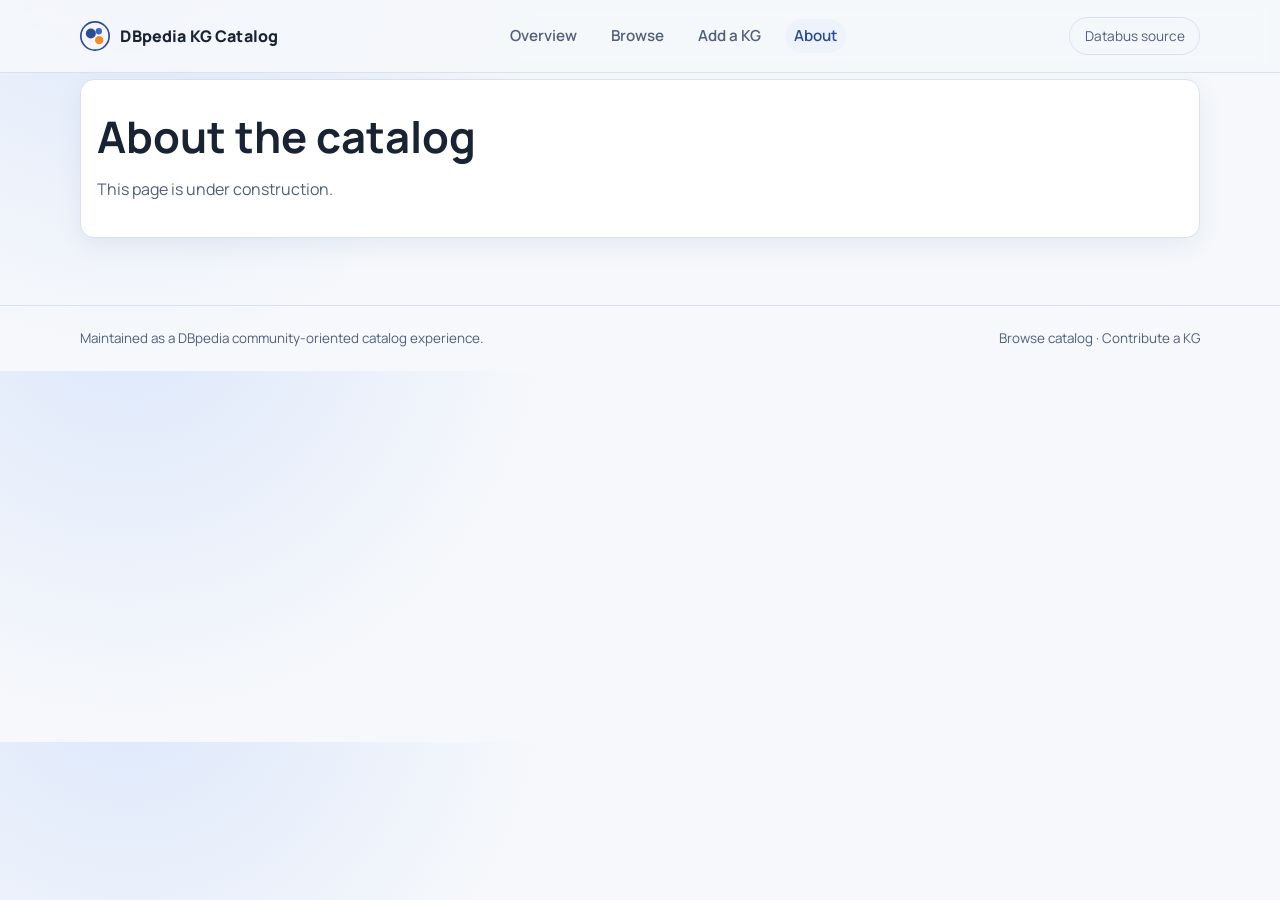
==== about.html @ d626faf1 "init" ====
<!DOCTYPE html>
<html lang="en">
<head>
  <meta charset="UTF-8">
  <meta name="viewport" content="width=device-width, initial-scale=1.0">
  <title>About | DBpedia KG Catalog</title>
  <link rel="preconnect" href="https://fonts.googleapis.com">
  <link rel="preconnect" href="https://fonts.gstatic.com" crossorigin>
  <link href="https://fonts.googleapis.com/css2?family=IBM+Plex+Sans:wght@400;500;600;700&family=Manrope:wght@500;700;800&display=swap" rel="stylesheet">
  <link rel="stylesheet" href="assets/css/styles.css">
</head>
<body data-page="about">
  <header class="site-header">
    <div class="container nav">
      <a class="brand" href="index.html" aria-label="KG Catalog Home">
        <svg class="brand-mark" viewBox="0 0 36 36" aria-hidden="true">
          <circle cx="18" cy="18" r="17" fill="none" stroke="#2d4b8f" stroke-width="2"></circle>
          <circle cx="13" cy="15" r="6" fill="#2d4b8f"></circle>
          <circle cx="22.6" cy="12.3" r="3.8" fill="#3e67bf"></circle>
          <circle cx="23" cy="23" r="5" fill="#f08c2e"></circle>
        </svg>
        DBpedia KG Catalog
      </a>
      <nav class="nav-links" aria-label="Main navigation">
        <a href="index.html" data-page="home">Overview</a>
        <a href="catalog.html" data-page="catalog">Browse</a>
        <a href="submit.html" data-page="submit">Add a KG</a>
        <a href="about.html" data-page="about">About</a>
      </nav>
      <a class="nav-cta" href="https://databus.dbpedia.org/knowledge-graph-catalog" target="_blank" rel="noopener">Databus source</a>
    </div>
  </header>

  <main>
    <div class="container">
      <section class="card detail" style="margin-bottom:1rem;">
        <h1>About the catalog</h1>
        <p class="lead">This page is under construction.</p>
<!--
        <p class="lead">This project is a modern, navigable catalog for open knowledge graphs inspired by the LOD Cloud, but focused on richer metadata and stronger practical utility.</p>
        <p>The catalog highlights quality signals needed by real users: graph scale, update cadence, licensing, provenance, and access paths. It is intended for researchers, data engineers, and product teams integrating graph data into applications.</p>
-->
      </section>
<!--
      <section class="section-grid">
        <article class="card detail">
          <h2 style="font-size:1.08rem;">Design principles</h2>
          <ul class="steps">
            <li>Compact and readable interface similar to GitHub and Hugging Face information density.</li>
            <li>DBpedia-inspired branding and color language.</li>
            <li>Fast browsing across domains and direct jump to KG profiles.</li>
            <li>Clear split between overview, discovery, profile details, and contribution flow.</li>
          </ul>
        </article>

        <article class="card detail">
          <h2 style="font-size:1.08rem;">Roadmap ideas</h2>
          <ul class="steps">
            <li>Connect live metadata from Databus and SPARQL sources.</li>
            <li>Add graph quality scoring and schema completeness indicators.</li>
            <li>Introduce temporal trends for growth and update behavior.</li>
            <li>Support side-by-side KG comparison views.</li>
          </ul>
        </article>
      </section>
    -->
    </div>
  </main>

  <footer class="site-footer">
    <div class="container footer-row">
      <span>Maintained as a DBpedia community-oriented catalog experience.</span>
      <span><a href="catalog.html">Browse catalog</a> · <a href="submit.html">Contribute a KG</a></span>
    </div>
  </footer>

  <script src="assets/js/common.js"></script>
</body>
</html>
---- assets/css/styles.css ----
:root {
  --bg: #f6f8fb;
  --surface: #ffffff;
  --surface-alt: #eef3fb;
  --text: #1a2333;
  --text-soft: #51607a;
  --line: #d9e1ef;
  --dbp-blue: #2d4b8f;
  --dbp-blue-2: #3e67bf;
  --dbp-orange: #f08c2e;
  --dbp-cyan: #0f8fa6;
  --ok: #2d8f57;
  --warn: #d47d14;
  --radius: 14px;
  --shadow: 0 8px 24px rgba(45, 75, 143, 0.08);
}

* {
  box-sizing: border-box;
}

html,
body {
  margin: 0;
  padding: 0;
  background: radial-gradient(circle at 10% -20%, #dce7fb 0%, var(--bg) 34%, var(--bg) 100%);
  color: var(--text);
  font-family: "Manrope", "IBM Plex Sans", "Segoe UI", sans-serif;
  line-height: 1.5;
}

a {
  color: inherit;
  text-decoration: none;
}

img,
svg {
  display: block;
}

.container {
  width: min(1120px, calc(100% - 2rem));
  margin: 0 auto;
}

.site-header {
  position: sticky;
  top: 0;
  z-index: 20;
  backdrop-filter: blur(10px);
  background: rgba(246, 248, 251, 0.9);
  border-bottom: 1px solid var(--line);
}

.nav {
  min-height: 72px;
  display: flex;
  align-items: center;
  justify-content: space-between;
  gap: 1rem;
}

.brand {
  display: flex;
  align-items: center;
  gap: 0.65rem;
  font-weight: 800;
  letter-spacing: 0.01em;
}

.brand-mark {
  width: 30px;
  height: 30px;
}

.nav-links {
  display: flex;
  align-items: center;
  gap: 1rem;
  color: var(--text-soft);
}

.nav-links a {
  padding: 0.35rem 0.55rem;
  border-radius: 999px;
  font-weight: 600;
  font-size: 0.95rem;
}

.nav-links a.active,
.nav-links a:hover {
  color: var(--dbp-blue);
  background: var(--surface-alt);
}

.nav-cta {
  display: inline-flex;
  align-items: center;
  border: 1px solid var(--line);
  border-radius: 999px;
  padding: 0.5rem 0.9rem;
  font-size: 0.85rem;
  color: var(--text-soft);
}

main {
  padding: 0.4rem 0 3.2rem;
}

.hero {
  display: grid;
  grid-template-columns: 1.1fr 1fr;
  gap: 1.2rem;
  align-items: stretch;
  margin-bottom: 1.2rem;
}

.landing-intro {
  max-width: 860px;
  margin: 0 auto 0.1rem;
  text-align: center;
}

.landing-intro h1 {
  margin-top: 0;
}

.landing-intro .lead {
  margin: 0.7rem auto 0;
  max-width: 760px;
}

.landing-viz {
  max-width: 940px;
  margin: 0 auto;
}

.card {
  background: var(--surface);
  border: 1px solid var(--line);
  border-radius: var(--radius);
  box-shadow: var(--shadow);
}

.hero-copy {
  padding: 1.8rem;
}

.badge {
  display: inline-flex;
  align-items: center;
  gap: 0.4rem;
  border-radius: 999px;
  border: 1px solid #b7c8ef;
  color: var(--dbp-blue);
  background: #e9f0fe;
  padding: 0.3rem 0.7rem;
  font-size: 0.78rem;
  font-weight: 700;
  text-transform: uppercase;
  letter-spacing: 0.04em;
}

h1,
h2,
h3 {
  margin: 0;
  line-height: 1.2;
}

h1 {
  margin-top: 0.9rem;
  font-size: clamp(1.8rem, 3.4vw, 2.8rem);
}

.lead {
  color: var(--text-soft);
  margin: 0.9rem 0 1.2rem;
}

.btn-row {
  display: flex;
  flex-wrap: wrap;
  gap: 0.6rem;
}

.btn {
  display: inline-flex;
  align-items: center;
  justify-content: center;
  border-radius: 12px;
  border: 1px solid transparent;
  min-height: 40px;
  padding: 0 0.95rem;
  font-weight: 700;
  font-size: 0.92rem;
  cursor: pointer;
}

.btn.primary {
  background: linear-gradient(120deg, var(--dbp-blue) 0%, var(--dbp-blue-2) 100%);
  color: #fff;
}

.btn.secondary {
  background: #fff;
  border-color: var(--line);
  color: var(--text);
}

.stats-grid {
  margin-top: 1rem;
  display: grid;
  grid-template-columns: repeat(4, 1fr);
  gap: 0.7rem;
}

.stats {
  margin: 0.6rem auto 0;
}

.stat-cell {
  background: var(--surface);
  border: 1px solid var(--line);
  border-radius: 12px;
  box-shadow: var(--shadow);
  padding: 1rem;
}

.stat-cell b {
  display: block;
  font-size: 1.35rem;
  color: var(--dbp-blue);
}

.stat-cell span {
  color: var(--text-soft);
  font-size: 0.82rem;
}

.stat {
  padding: 1rem;
}

.stat strong {
  display: block;
  font-size: 1.35rem;
  color: var(--dbp-blue);
}

.stat span {
  color: var(--text-soft);
  font-size: 0.82rem;
}

.hero-viz {
  padding: 0;
  position: relative;
}

.graph-card {
  position: relative;
  background: transparent;
  border: none;
  border-radius: 0;
  height: 510px;
  overflow: hidden;
}

.graph-card .hint {
  position: absolute;
  top: 10px;
  left: 10px;
  z-index: 2;
  display: inline-flex;
  align-items: center;
  gap: 0.4rem;
  padding: 0.25rem 0.6rem;
  font-size: 0.74rem;
  color: var(--text-soft);
  background: rgba(255, 255, 255, 0.86);
  border: 1px solid var(--line);
  border-radius: 999px;
}

.graph-card .hint .dot {
  width: 7px;
  height: 7px;
  border-radius: 50%;
  background: var(--dbp-blue);
}

.graph-card .viz-note {
  position: absolute;
  bottom: 10px;
  left: 50%;
  transform: translateX(-50%);
  z-index: 2;
  font-size: 0.74rem;
  color: var(--text-soft);
  background: transparent;
  border: none;
  padding: 0;
}

#graph {
  width: 100%;
  height: 100%;
  cursor: pointer;
}

.node-label {
  font-family: "IBM Plex Sans", "Segoe UI", sans-serif;
  font-weight: 600;
  pointer-events: none;
}

.tooltip {
  position: absolute;
  pointer-events: none;
  background: #1a2333;
  color: #fff;
  padding: 0.45rem 0.6rem;
  border-radius: 8px;
  font-size: 0.78rem;
  transform: translate(-50%, -115%);
  opacity: 0;
  transition: opacity 120ms ease;
  z-index: 5;
  max-width: 220px;
}

.tooltip b {
  display: block;
  font-size: 0.82rem;
}

.tooltip .note {
  display: block;
  color: #c7d1e8;
  font-size: 0.68rem;
  margin-top: 0.2rem;
}

.graph-card .panel {
  position: absolute;
  top: 0;
  right: -320px;
  width: 300px;
  height: 100%;
  background: var(--surface);
  border-left: 1px solid var(--line);
  padding: 0.9rem;
  transition: right 220ms ease;
  z-index: 6;
  overflow-y: auto;
}

.graph-card .panel.open {
  right: 0;
}

.graph-card .panel .close {
  position: absolute;
  top: 0.45rem;
  right: 0.5rem;
  border: none;
  background: transparent;
  color: var(--text-soft);
  cursor: pointer;
}

.graph-card .panel .tag {
  display: inline-block;
  margin-top: 0.2rem;
  padding: 0.15rem 0.5rem;
  border-radius: 999px;
  font-size: 0.7rem;
  font-weight: 700;
}

.graph-card .panel h3 {
  margin-top: 0.6rem;
  font-size: 1rem;
}

.graph-card .panel .desc {
  color: var(--text-soft);
  font-size: 0.82rem;
  margin: 0.4rem 0 0.7rem;
}

.graph-card .panel dl {
  margin: 0;
  display: grid;
  grid-template-columns: auto 1fr;
  gap: 0.3rem 0.6rem;
  font-size: 0.8rem;
}

.graph-card .panel dt {
  color: var(--text-soft);
}

.graph-card .panel dd {
  margin: 0;
  font-weight: 600;
}

.graph-card .panel .actions {
  margin-top: 0.8rem;
  display: grid;
  grid-template-columns: 1fr 1fr;
  gap: 0.4rem;
}

.viz-head {
  display: flex;
  justify-content: space-between;
  align-items: center;
  margin-bottom: 0.4rem;
  padding: 0.5rem 0.5rem 0;
}

.viz-head p {
  margin: 0;
  color: var(--text-soft);
  font-size: 0.85rem;
}

#kg-map {
  width: 100%;
  height: 320px;
}

.legend {
  display: flex;
  flex-wrap: wrap;
  gap: 0.45rem;
  margin-top: 0.4rem;
  padding: 0 0.4rem 0.4rem;
}

.legend-chip {
  border: 1px solid var(--line);
  border-radius: 999px;
  padding: 0.2rem 0.65rem;
  font-size: 0.74rem;
  color: var(--text-soft);
  background: #fff;
}

.section-grid {
  margin-top: 1.3rem;
  display: grid;
  grid-template-columns: 1fr 1fr;
  gap: 1rem;
}

.panel-card {
  padding: 1rem 1rem 0.25rem;
}

.panel-head {
  display: flex;
  justify-content: space-between;
  align-items: baseline;
  margin-bottom: 0.5rem;
}

.panel-head h2 {
  font-size: 1.18rem;
}

.panel-head a {
  color: var(--dbp-blue);
  font-size: 0.86rem;
  font-weight: 700;
}

.list {
  margin: 0;
  padding: 0;
  list-style: none;
}

.list-item {
  border-top: 1px solid var(--line);
  padding: 0.7rem 0;
  display: grid;
  grid-template-columns: auto 1fr auto;
  gap: 0.7rem;
  align-items: center;
}

.list-item:first-child {
  border-top: none;
}

.rank {
  color: var(--text-soft);
  font-weight: 700;
  font-size: 0.8rem;
  width: 1.4rem;
}

.name {
  font-weight: 700;
  font-size: 0.92rem;
}

.meta {
  color: var(--text-soft);
  font-size: 0.78rem;
}

.value {
  font-weight: 700;
  color: var(--dbp-blue);
  font-size: 0.84rem;
}

.catalog-panel {
  margin-bottom: 0.9rem;
  padding: 1.1rem 1.25rem 1.2rem;
}

.catalog-panel .panel-head {
  gap: 1rem;
}

.catalog-panel .value {
  flex-shrink: 0;
  padding-left: 0.75rem;
}

.catalog-panel .lead {
  margin: 0.15rem 0 0.9rem;
}

.controls {
  display: grid;
  grid-template-columns: minmax(16rem, 26rem) minmax(12rem, 0.45fr);
  gap: 0.6rem;
  margin-bottom: 0.8rem;
}

.input,
.select {
  width: 100%;
  min-height: 40px;
  border-radius: 10px;
  border: 1px solid var(--line);
  background: #fff;
  padding: 0 0.75rem;
  font: inherit;
}

.catalog-grid {
  display: grid;
  grid-template-columns: repeat(3, 1fr);
  gap: 0.8rem;
}

.kg-card {
  padding: 0.9rem;
  display: grid;
  gap: 0.5rem;
}

.domain-tag {
  display: inline-flex;
  border-radius: 999px;
  padding: 0.15rem 0.55rem;
  font-size: 0.72rem;
  font-weight: 700;
  width: fit-content;
  color: #fff;
}

.kg-card h3 {
  font-size: 1rem;
}

.kg-card p {
  margin: 0;
  color: var(--text-soft);
  font-size: 0.84rem;
}

.kg-grid {
  display: grid;
  grid-template-columns: 2fr 1fr;
  gap: 1rem;
}

.detail {
  padding: 1rem;
}

.kv {
  margin-top: 0.8rem;
  border-top: 1px solid var(--line);
  display: grid;
  grid-template-columns: 1fr 1fr;
}

.kv div {
  border-bottom: 1px solid var(--line);
  padding: 0.7rem 0;
  font-size: 0.85rem;
}

.kv div:nth-child(odd) {
  color: var(--text-soft);
}

.detail .lead p {
  margin: 0.5rem 0;
}

.detail .lead ul {
  margin: 0.45rem 0 0.7rem;
  padding-left: 1.2rem;
}

.detail .lead code {
  font-family: ui-monospace, SFMono-Regular, Menlo, Consolas, monospace;
  font-size: 0.85em;
  background: #eef3fb;
  border: 1px solid var(--line);
  border-radius: 6px;
  padding: 0.05rem 0.3rem;
}

.detail .lead a {
  color: var(--dbp-blue);
  text-decoration: underline;
  text-underline-offset: 2px;
}

.detail .lead a:hover {
  color: var(--dbp-blue-2);
}

.detail .lead .md-table-wrap {
  overflow-x: auto;
  margin: 0.65rem 0;
  border: 1px solid var(--line);
  border-radius: 10px;
  background: #fff;
}

.detail .lead .md-table {
  width: 100%;
  min-width: 680px;
  border-collapse: collapse;
  font-size: 0.86rem;
}

.detail .lead .md-table th,
.detail .lead .md-table td {
  border-bottom: 1px solid var(--line);
  border-right: 1px solid var(--line);
  padding: 0.5rem 0.6rem;
  vertical-align: top;
}

.detail .lead .md-table th:last-child,
.detail .lead .md-table td:last-child {
  border-right: none;
}

.detail .lead .md-table th {
  text-align: left;
  font-weight: 700;
  color: var(--text);
  background: #f4f7fd;
}

.detail .lead .md-table tr:last-child td {
  border-bottom: none;
}

.callout {
  border-left: 4px solid var(--dbp-orange);
  background: #fff8ef;
  padding: 0.8rem;
  color: #6e4a20;
  border-radius: 8px;
}

.steps {
  margin: 0.7rem 0 0;
  padding-left: 1rem;
  color: var(--text-soft);
}

.steps li {
  margin-bottom: 0.45rem;
}

.site-footer {
  border-top: 1px solid var(--line);
  color: var(--text-soft);
  font-size: 0.84rem;
  padding: 1.4rem 0;
}

.footer-row {
  display: flex;
  justify-content: space-between;
  flex-wrap: wrap;
  gap: 0.6rem;
}

@media (max-width: 980px) {
  .hero,
  .section-grid,
  .kg-grid {
    grid-template-columns: 1fr;
  }

  .stats-grid {
    grid-template-columns: repeat(2, 1fr);
  }

  .catalog-grid {
    grid-template-columns: repeat(2, 1fr);
  }
}

@media (max-width: 740px) {
  .nav-links,
  .nav-cta {
    display: none;
  }

  .controls,
  .catalog-grid {
    grid-template-columns: 1fr;
  }

  .stats-grid {
    grid-template-columns: 1fr;
  }
}

@keyframes riseIn {
  from {
    opacity: 0;
    transform: translateY(8px);
  }
  to {
    opacity: 1;
    transform: translateY(0);
  }
}

.card,
.kg-card,
.list-item {
  animation: riseIn 320ms ease;
}
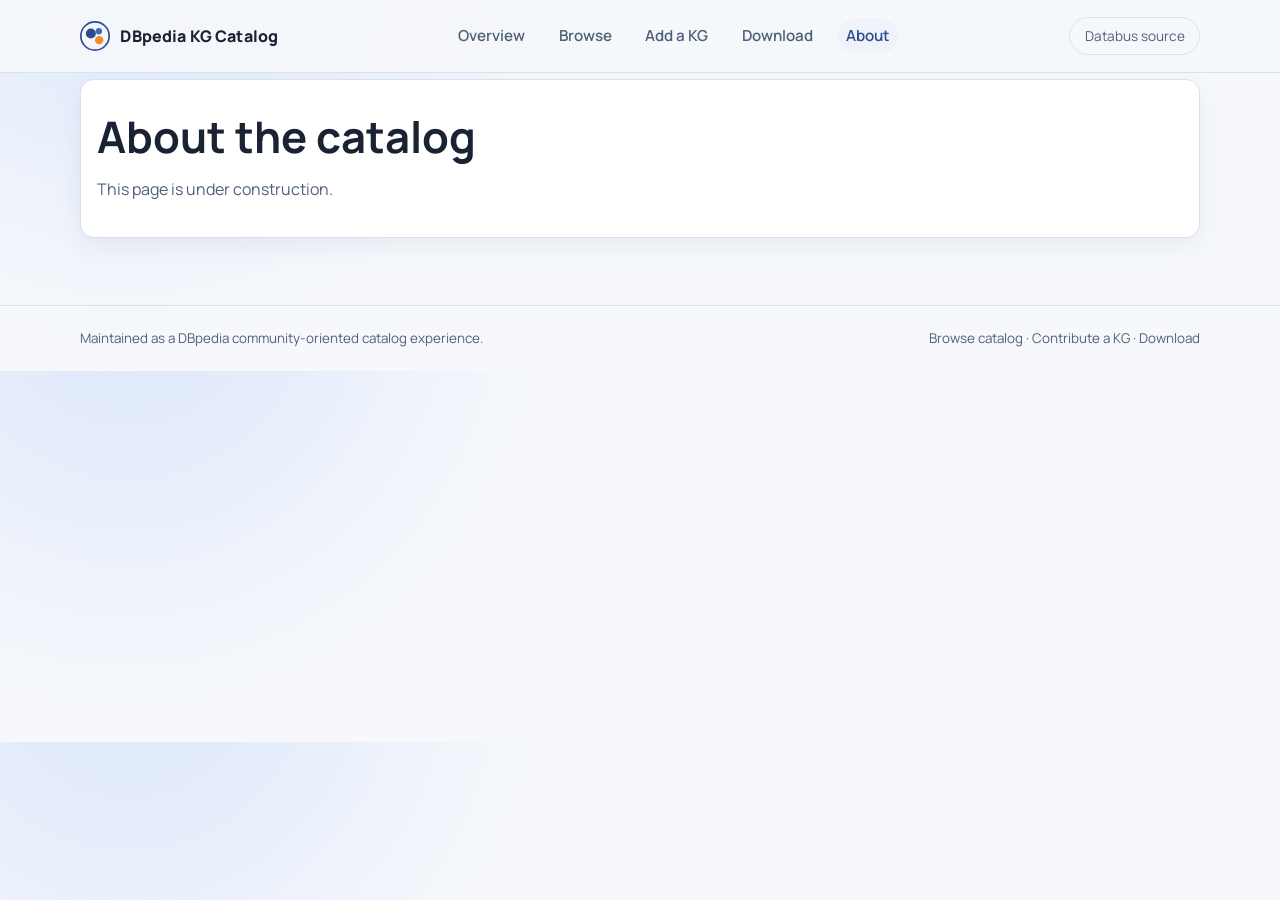
==== commit b2e07d92: "download" ====
--- a/about.html
+++ b/about.html
@@ -25,6 +25,7 @@
         <a href="index.html" data-page="home">Overview</a>
         <a href="catalog.html" data-page="catalog">Browse</a>
         <a href="submit.html" data-page="submit">Add a KG</a>
+        <a href="download.html" data-page="download">Download</a>
         <a href="about.html" data-page="about">About</a>
       </nav>
       <a class="nav-cta" href="https://databus.dbpedia.org/knowledge-graph-catalog" target="_blank" rel="noopener">Databus source</a>
@@ -70,7 +71,7 @@
   <footer class="site-footer">
     <div class="container footer-row">
       <span>Maintained as a DBpedia community-oriented catalog experience.</span>
-      <span><a href="catalog.html">Browse catalog</a> · <a href="submit.html">Contribute a KG</a></span>
+      <span><a href="catalog.html">Browse catalog</a> · <a href="submit.html">Contribute a KG</a> · <a href="download.html">Download</a></span>
     </div>
   </footer>
 
--- a/assets/css/styles.css
+++ b/assets/css/styles.css
@@ -644,6 +644,37 @@
   color: var(--dbp-blue-2);
 }
 
+.code-block {
+  position: relative;
+  margin: 0.8rem 0 0.2rem;
+}
+
+.code-block pre {
+  margin: 0;
+  padding: 0.95rem 1rem;
+  border: 1px solid #bfcbe0;
+  border-radius: 12px;
+  background: #f4f7fd;
+  color: #1a2333;
+  overflow-x: auto;
+  box-shadow: inset 0 1px 0 rgba(255, 255, 255, 0.6);
+}
+
+.code-block code {
+  font-family: ui-monospace, SFMono-Regular, Menlo, Consolas, monospace;
+  font-size: 0.86rem;
+  line-height: 1.55;
+  white-space: pre;
+}
+
+.code-block .code-copy {
+  position: absolute;
+  top: 0.6rem;
+  right: 0.6rem;
+  padding: 0.3rem 0.7rem;
+  font-size: 0.78rem;
+}
+
 .detail .lead .md-table-wrap {
   overflow-x: auto;
   margin: 0.65rem 0;
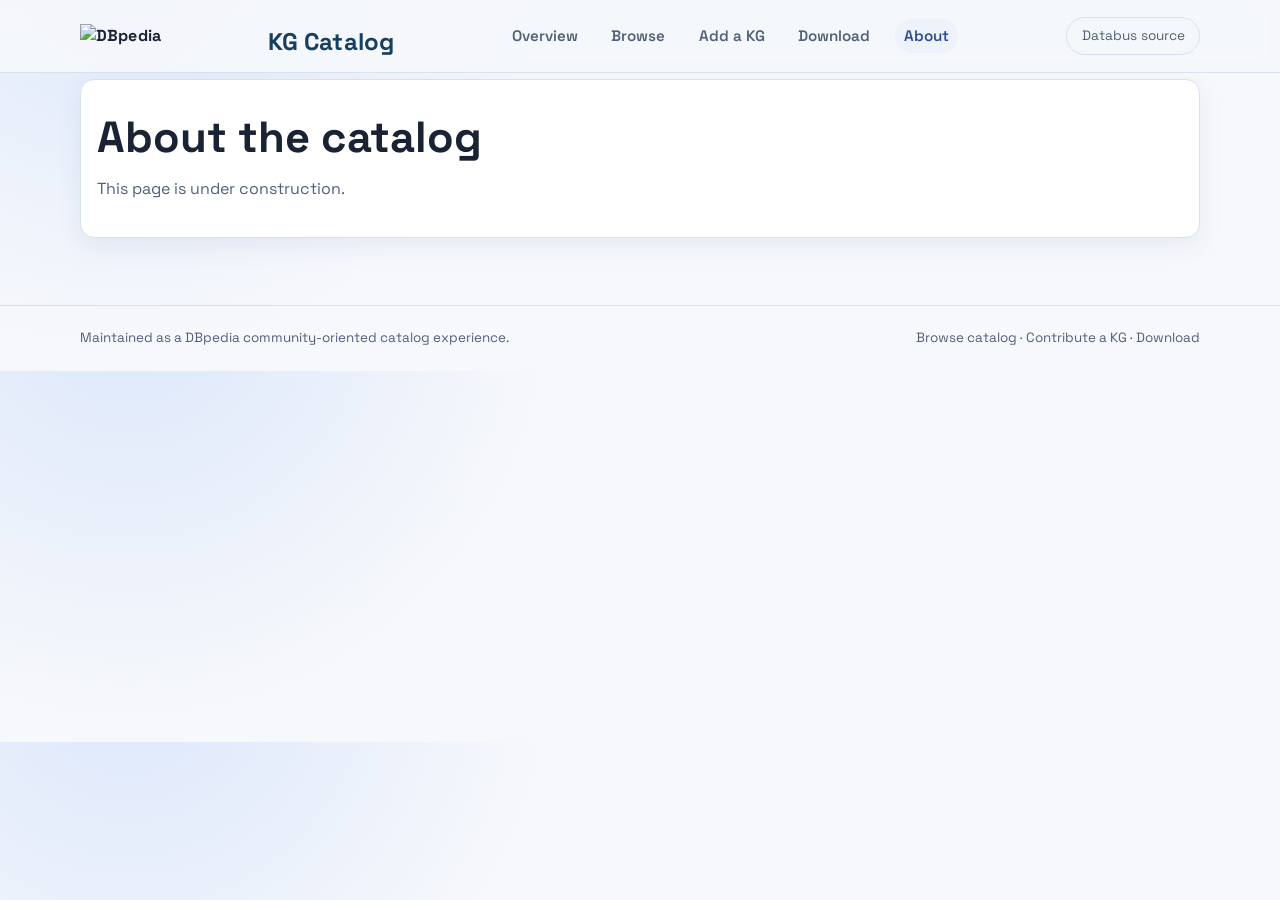
==== commit d93b5f94: "larget kg update" ====
--- a/about.html
+++ b/about.html
@@ -6,20 +6,15 @@
   <title>About | DBpedia KG Catalog</title>
   <link rel="preconnect" href="https://fonts.googleapis.com">
   <link rel="preconnect" href="https://fonts.gstatic.com" crossorigin>
-  <link href="https://fonts.googleapis.com/css2?family=IBM+Plex+Sans:wght@400;500;600;700&family=Manrope:wght@500;700;800&display=swap" rel="stylesheet">
+  <link href="https://fonts.googleapis.com/css2?family=Space+Grotesk:wght@400;500;700;800&display=swap" rel="stylesheet">
   <link rel="stylesheet" href="assets/css/styles.css">
 </head>
 <body data-page="about">
   <header class="site-header">
     <div class="container nav">
       <a class="brand" href="index.html" aria-label="KG Catalog Home">
-        <svg class="brand-mark" viewBox="0 0 36 36" aria-hidden="true">
-          <circle cx="18" cy="18" r="17" fill="none" stroke="#2d4b8f" stroke-width="2"></circle>
-          <circle cx="13" cy="15" r="6" fill="#2d4b8f"></circle>
-          <circle cx="22.6" cy="12.3" r="3.8" fill="#3e67bf"></circle>
-          <circle cx="23" cy="23" r="5" fill="#f08c2e"></circle>
-        </svg>
-        DBpedia KG Catalog
+        <img class="brand-dbpedia-logo" src="https://upload.wikimedia.org/wikipedia/commons/c/cf/DBpedia_logo.svg" alt="DBpedia">
+        <span class="brand-title">KG Catalog</span>
       </a>
       <nav class="nav-links" aria-label="Main navigation">
         <a href="index.html" data-page="home">Overview</a>
--- a/assets/css/styles.css
+++ b/assets/css/styles.css
@@ -6,6 +6,7 @@
   --text-soft: #51607a;
   --line: #d9e1ef;
   --dbp-blue: #2d4b8f;
+  --dbp-blue-900: #173f5f;
   --dbp-blue-2: #3e67bf;
   --dbp-orange: #f08c2e;
   --dbp-cyan: #0f8fa6;
@@ -25,7 +26,7 @@
   padding: 0;
   background: radial-gradient(circle at 10% -20%, #dce7fb 0%, var(--bg) 34%, var(--bg) 100%);
   color: var(--text);
-  font-family: "Manrope", "IBM Plex Sans", "Segoe UI", sans-serif;
+  font-family: "Space Grotesk", "Avenir Next", sans-serif;
   line-height: 1.5;
 }
 
@@ -64,7 +65,7 @@
 .brand {
   display: flex;
   align-items: center;
-  gap: 0.65rem;
+  gap: 0.85rem;
   font-weight: 800;
   letter-spacing: 0.01em;
 }
@@ -72,6 +73,21 @@
 .brand-mark {
   width: 30px;
   height: 30px;
+}
+
+.brand-dbpedia-logo {
+  width: 174px;
+  height: auto;
+  display: block;
+  flex-shrink: 0;
+}
+
+.brand-title {
+  font-size: 24px;
+  font-weight: 700;
+  color: var(--dbp-blue-900);
+  line-height: 1;
+  margin-top: 0.8rem;
 }
 
 .nav-links {
@@ -311,7 +327,7 @@
 }
 
 .node-label {
-  font-family: "IBM Plex Sans", "Segoe UI", sans-serif;
+  font-family: "Space Grotesk", "Avenir Next", sans-serif;
   font-weight: 600;
   pointer-events: none;
 }
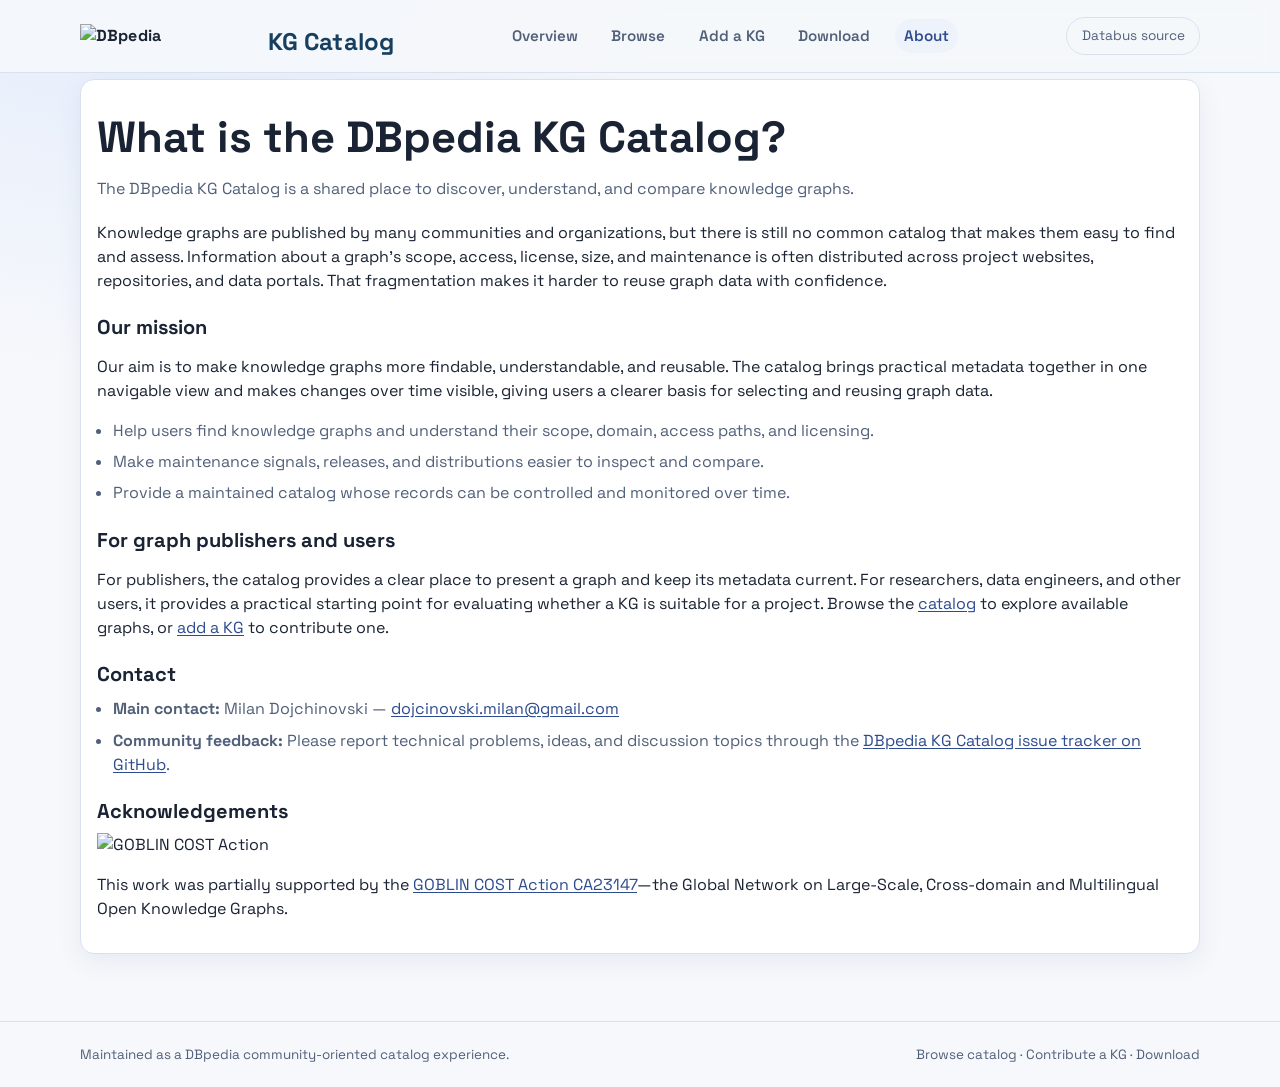
==== commit f7a69cd7: "major updated" ====
--- a/about.html
+++ b/about.html
@@ -30,36 +30,33 @@
   <main>
     <div class="container">
       <section class="card detail" style="margin-bottom:1rem;">
-        <h1>About the catalog</h1>
-        <p class="lead">This page is under construction.</p>
-<!--
-        <p class="lead">This project is a modern, navigable catalog for open knowledge graphs inspired by the LOD Cloud, but focused on richer metadata and stronger practical utility.</p>
-        <p>The catalog highlights quality signals needed by real users: graph scale, update cadence, licensing, provenance, and access paths. It is intended for researchers, data engineers, and product teams integrating graph data into applications.</p>
--->
+        <h1>What is the DBpedia KG Catalog?</h1>
+        <p class="lead">The DBpedia KG Catalog is a shared place to discover, understand, and compare knowledge graphs.</p>
+        <p>Knowledge graphs are published by many communities and organizations, but there is still no common catalog that makes them easy to find and assess. Information about a graph's scope, access, license, size, and maintenance is often distributed across project websites, repositories, and data portals. That fragmentation makes it harder to reuse graph data with confidence.</p>
+
+        <h2>Our mission</h2>
+        <p>Our aim is to make knowledge graphs more findable, understandable, and reusable. The catalog brings practical metadata together in one navigable view and makes changes over time visible, giving users a clearer basis for selecting and reusing graph data.</p>
+        <ul class="steps">
+          <li>Help users find knowledge graphs and understand their scope, domain, access paths, and licensing.</li>
+          <li>Make maintenance signals, releases, and distributions easier to inspect and compare.</li>
+          <li>Provide a maintained catalog whose records can be controlled and monitored over time.</li>
+        </ul>
+
+        <h2>For graph publishers and users</h2>
+        <p>For publishers, the catalog provides a clear place to present a graph and keep its metadata current. For researchers, data engineers, and other users, it provides a practical starting point for evaluating whether a KG is suitable for a project. Browse the <a href="catalog.html">catalog</a> to explore available graphs, or <a href="submit.html">add a KG</a> to contribute one.</p>
+
+        <h2>Contact</h2>
+        <ul class="steps">
+          <li><strong>Main contact:</strong> Milan Dojchinovski — <a href="mailto:dojcinovski.milan@gmail.com">dojcinovski.milan@gmail.com</a></li>
+          <li><strong>Community feedback:</strong> Please report technical problems, ideas, and discussion topics through the <a href="https://github.com/dbpedia/kg-catalog/issues" target="_blank" rel="noopener">DBpedia KG Catalog issue tracker on GitHub</a>.</li>
+        </ul>
+
+        <h2>Acknowledgements</h2>
+        <a class="acknowledgement-logo" href="https://goblin-cost.eu/" target="_blank" rel="noopener">
+          <img src="https://goblin-cost.eu/wp-content/uploads/2025/10/Goblin-LogoD-2048x548.jpg" alt="GOBLIN COST Action">
+        </a>
+        <p>This work was partially supported by the <a href="https://goblin-cost.eu/" target="_blank" rel="noopener">GOBLIN COST Action CA23147</a>—the Global Network on Large-Scale, Cross-domain and Multilingual Open Knowledge Graphs.</p>
       </section>
-<!--
-      <section class="section-grid">
-        <article class="card detail">
-          <h2 style="font-size:1.08rem;">Design principles</h2>
-          <ul class="steps">
-            <li>Compact and readable interface similar to GitHub and Hugging Face information density.</li>
-            <li>DBpedia-inspired branding and color language.</li>
-            <li>Fast browsing across domains and direct jump to KG profiles.</li>
-            <li>Clear split between overview, discovery, profile details, and contribution flow.</li>
-          </ul>
-        </article>
-
-        <article class="card detail">
-          <h2 style="font-size:1.08rem;">Roadmap ideas</h2>
-          <ul class="steps">
-            <li>Connect live metadata from Databus and SPARQL sources.</li>
-            <li>Add graph quality scoring and schema completeness indicators.</li>
-            <li>Introduce temporal trends for growth and update behavior.</li>
-            <li>Support side-by-side KG comparison views.</li>
-          </ul>
-        </article>
-      </section>
-    -->
     </div>
   </main>
 
--- a/assets/css/styles.css
+++ b/assets/css/styles.css
@@ -474,6 +474,70 @@
   gap: 1rem;
 }
 
+.new-arrivals {
+  height: 108px;
+  margin-top: 1.3rem;
+  padding: 1rem 1rem 0.25rem;
+  border-bottom: 1px solid var(--line);
+}
+
+.new-arrivals .panel-head {
+  margin-bottom: 0.35rem;
+}
+
+.new-arrivals .panel-head a {
+  text-decoration: underline;
+  text-underline-offset: 0.16em;
+}
+
+.new-arrivals-list {
+  display: grid;
+  grid-template-columns: repeat(5, minmax(0, 1fr));
+  gap: 0.25rem;
+  margin: 0;
+  padding: 0.4rem 0 0;
+  list-style: none;
+}
+
+.new-arrival-item a {
+  display: flex;
+  min-height: 46px;
+  flex-direction: column;
+  justify-content: space-between;
+  gap: 0.2rem;
+  padding: 0.35rem 0.6rem;
+  border-radius: 7px;
+  transition: background 160ms ease;
+}
+
+.new-arrival-item a:hover,
+.new-arrival-item a:focus-visible {
+  background: var(--surface-alt);
+}
+
+.new-arrival-item + .new-arrival-item {
+  border-left: 1px solid var(--line);
+}
+
+.new-arrival-name {
+  overflow: hidden;
+  color: var(--dbp-blue);
+  font-size: 0.92rem;
+  font-weight: 650;
+  text-overflow: ellipsis;
+  white-space: nowrap;
+}
+
+.new-arrival-date {
+  color: var(--text-soft);
+  font-size: 0.78rem;
+  line-height: 1.1;
+}
+
+.new-arrival-empty {
+  padding-top: 0.6rem;
+}
+
 .panel-card {
   padding: 1rem 1rem 0.25rem;
 }
@@ -495,6 +559,11 @@
   font-weight: 700;
 }
 
+.panel-card .panel-head a {
+  text-decoration: underline;
+  text-underline-offset: 0.16em;
+}
+
 .list {
   margin: 0;
   padding: 0;
@@ -508,10 +577,16 @@
   grid-template-columns: auto 1fr auto;
   gap: 0.7rem;
   align-items: center;
+  transition: background 160ms ease;
 }
 
 .list-item:first-child {
   border-top: none;
+}
+
+.panel-card .list-item:has(.name:hover),
+.panel-card .list-item:focus-within {
+  background: var(--surface-alt);
 }
 
 .rank {
@@ -522,10 +597,19 @@
 }
 
 .name {
+  color: var(--dbp-blue);
   font-weight: 700;
   font-size: 0.92rem;
 }
 
+.name:hover,
+.name:focus-visible,
+.new-arrival-item a:hover .new-arrival-name,
+.new-arrival-item a:focus-visible .new-arrival-name {
+  text-decoration: underline;
+  text-underline-offset: 0.16em;
+}
+
 .meta {
   color: var(--text-soft);
   font-size: 0.78rem;
@@ -533,7 +617,7 @@
 
 .value {
   font-weight: 700;
-  color: var(--dbp-blue);
+  color: var(--text);
   font-size: 0.84rem;
 }
 
@@ -615,6 +699,57 @@
   padding: 1rem;
 }
 
+body[data-page="about"] .detail h2 {
+  margin-top: 1.4rem;
+  font-size: 1.25rem;
+}
+
+.acknowledgement-logo {
+  display: block;
+  width: min(100%, 320px);
+  margin: 0.65rem 0;
+}
+
+.acknowledgement-logo img {
+  width: 100%;
+  height: auto;
+}
+
+.submission-options {
+  display: grid;
+  grid-template-columns: repeat(2, 1fr);
+  gap: 0.9rem;
+  margin: 1.1rem 0 1.4rem;
+}
+
+.submission-option {
+  padding: 1rem;
+}
+
+.submission-option h2 {
+  margin-top: 0.65rem;
+  font-size: 1.15rem;
+}
+
+.submission-option-secondary h2 {
+  margin-top: 2.2rem;
+}
+
+.submission-option p {
+  min-height: 3.1rem;
+  color: var(--text-soft);
+}
+
+.submission-flow {
+  border-top: 1px solid var(--line);
+  margin-top: 1.3rem;
+  padding-top: 1.1rem;
+}
+
+.submission-flow h2 {
+  font-size: 1.25rem;
+}
+
 .kv {
   margin-top: 0.8rem;
   border-top: 1px solid var(--line);
@@ -650,13 +785,26 @@
   padding: 0.05rem 0.3rem;
 }
 
-.detail .lead a {
+.detail p a,
+.detail li a {
   color: var(--dbp-blue);
   text-decoration: underline;
   text-underline-offset: 2px;
 }
 
-.detail .lead a:hover {
+.detail p a:hover,
+.detail li a:hover {
+  color: var(--dbp-blue-2);
+}
+
+.inline-link {
+  color: var(--dbp-blue);
+  text-decoration: underline;
+  text-decoration-thickness: 2px;
+  text-underline-offset: 3px;
+}
+
+.inline-link:hover {
   color: var(--dbp-blue-2);
 }
 
@@ -792,6 +940,25 @@
   .stats-grid {
     grid-template-columns: 1fr;
   }
+
+  .submission-options {
+    grid-template-columns: 1fr;
+  }
+
+  .new-arrivals {
+    overflow: hidden;
+  }
+
+  .new-arrivals-list {
+    display: flex;
+    overflow-x: auto;
+    padding-bottom: 0.3rem;
+    scrollbar-width: thin;
+  }
+
+  .new-arrival-item {
+    flex: 0 0 158px;
+  }
 }
 
 @keyframes riseIn {
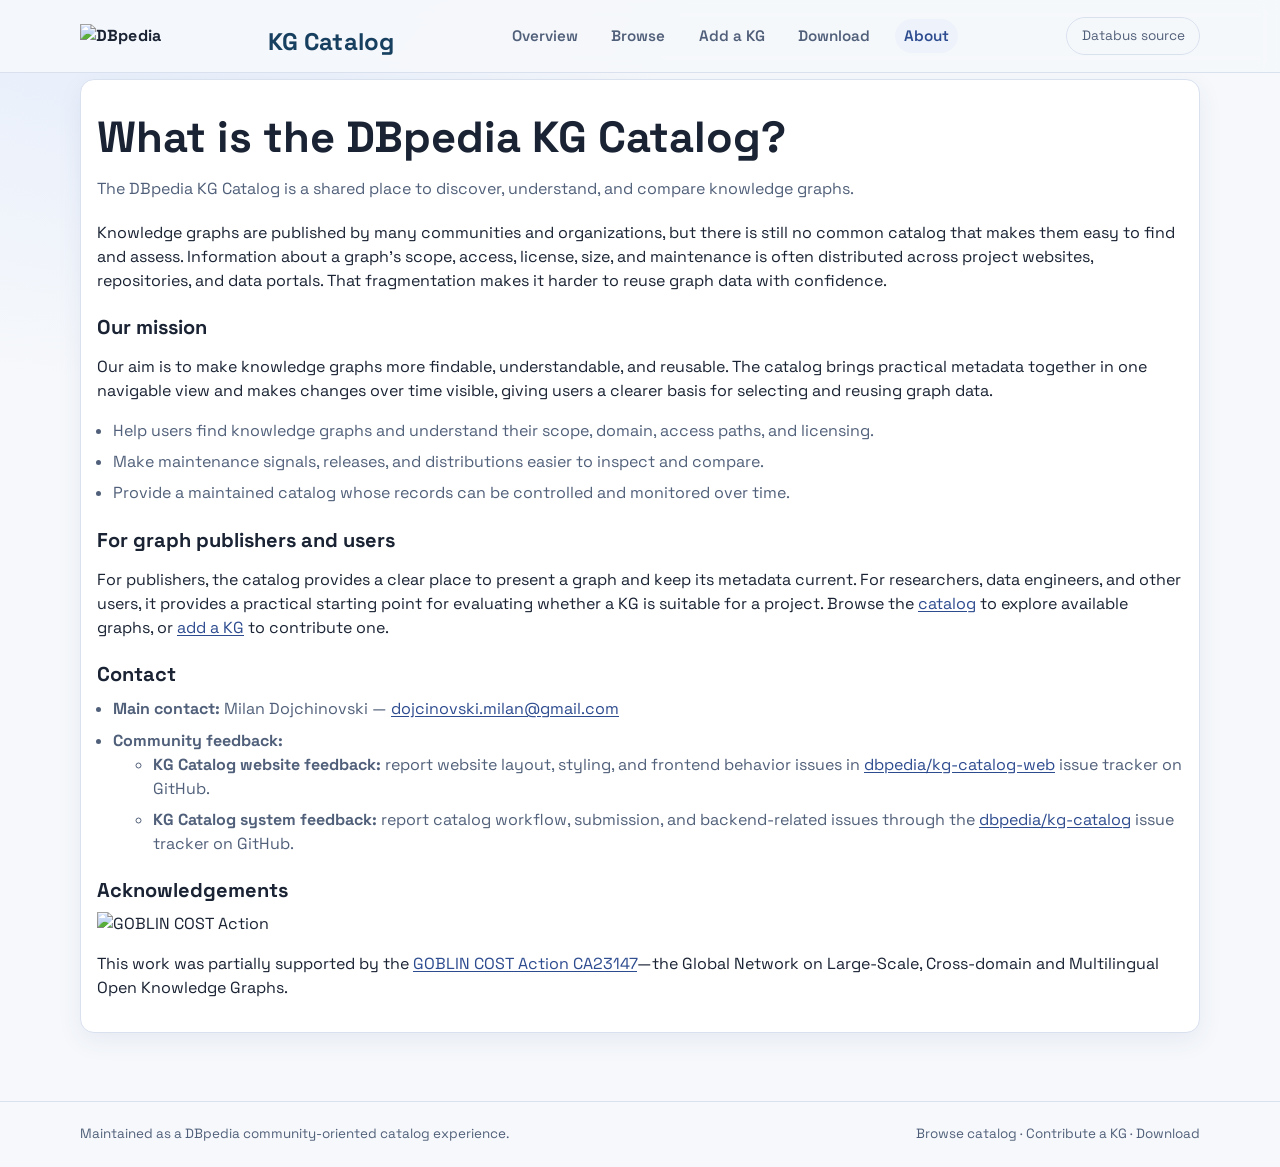
==== commit a9134422: "major update" ====
--- a/about.html
+++ b/about.html
@@ -48,7 +48,12 @@
         <h2>Contact</h2>
         <ul class="steps">
           <li><strong>Main contact:</strong> Milan Dojchinovski — <a href="mailto:dojcinovski.milan@gmail.com">dojcinovski.milan@gmail.com</a></li>
-          <li><strong>Community feedback:</strong> Please report technical problems, ideas, and discussion topics through the <a href="https://github.com/dbpedia/kg-catalog/issues" target="_blank" rel="noopener">DBpedia KG Catalog issue tracker on GitHub</a>.</li>
+          <li><strong>Community feedback:</strong>
+            <ul>
+              <li><strong>KG Catalog website feedback:</strong> report website layout, styling, and frontend behavior issues in <a href="https://github.com/dbpedia/kg-catalog-web" target="_blank" rel="noopener">dbpedia/kg-catalog-web</a> issue tracker on GitHub.</li>
+              <li><strong>KG Catalog system feedback:</strong> report catalog workflow, submission, and backend-related issues through the <a href="https://github.com/dbpedia/kg-catalog/issues" target="_blank" rel="noopener">dbpedia/kg-catalog</a> issue tracker on GitHub.</li>
+            </ul>
+          </li>
         </ul>
 
         <h2>Acknowledgements</h2>
--- a/assets/css/styles.css
+++ b/assets/css/styles.css
@@ -242,15 +242,32 @@
   border-radius: 12px;
   box-shadow: var(--shadow);
   padding: 1rem;
+  min-height: 6.25rem;
+  display: flex;
+  flex-direction: column;
 }
 
 .stat-cell b {
   display: block;
   font-size: 1.35rem;
   color: var(--dbp-blue);
+  line-height: 1.15;
+  text-wrap: balance;
+}
+
+#statGraphs,
+#statUpdated30,
+#statTotalSize {
+  margin-top: 0.7rem;
+}
+
+#statTopDomain {
+  font-size: 1.05rem;
 }
 
 .stat-cell span {
+  margin-top: auto;
+  padding-top: 0.55rem;
   color: var(--text-soft);
   font-size: 0.82rem;
 }
@@ -754,7 +771,7 @@
   margin-top: 0.8rem;
   border-top: 1px solid var(--line);
   display: grid;
-  grid-template-columns: 1fr 1fr;
+  grid-template-columns: minmax(8.75rem, 1fr) minmax(0, 3fr);
 }
 
 .kv div {
@@ -765,6 +782,11 @@
 
 .kv div:nth-child(odd) {
   color: var(--text-soft);
+}
+
+.kv div:nth-child(even) {
+  min-width: 0;
+  overflow-wrap: anywhere;
 }
 
 .detail .lead p {
@@ -786,14 +808,16 @@
 }
 
 .detail p a,
-.detail li a {
+.detail li a,
+.detail .kv a {
   color: var(--dbp-blue);
   text-decoration: underline;
   text-underline-offset: 2px;
 }
 
 .detail p a:hover,
-.detail li a:hover {
+.detail li a:hover,
+.detail .kv a:hover {
   color: var(--dbp-blue-2);
 }
 
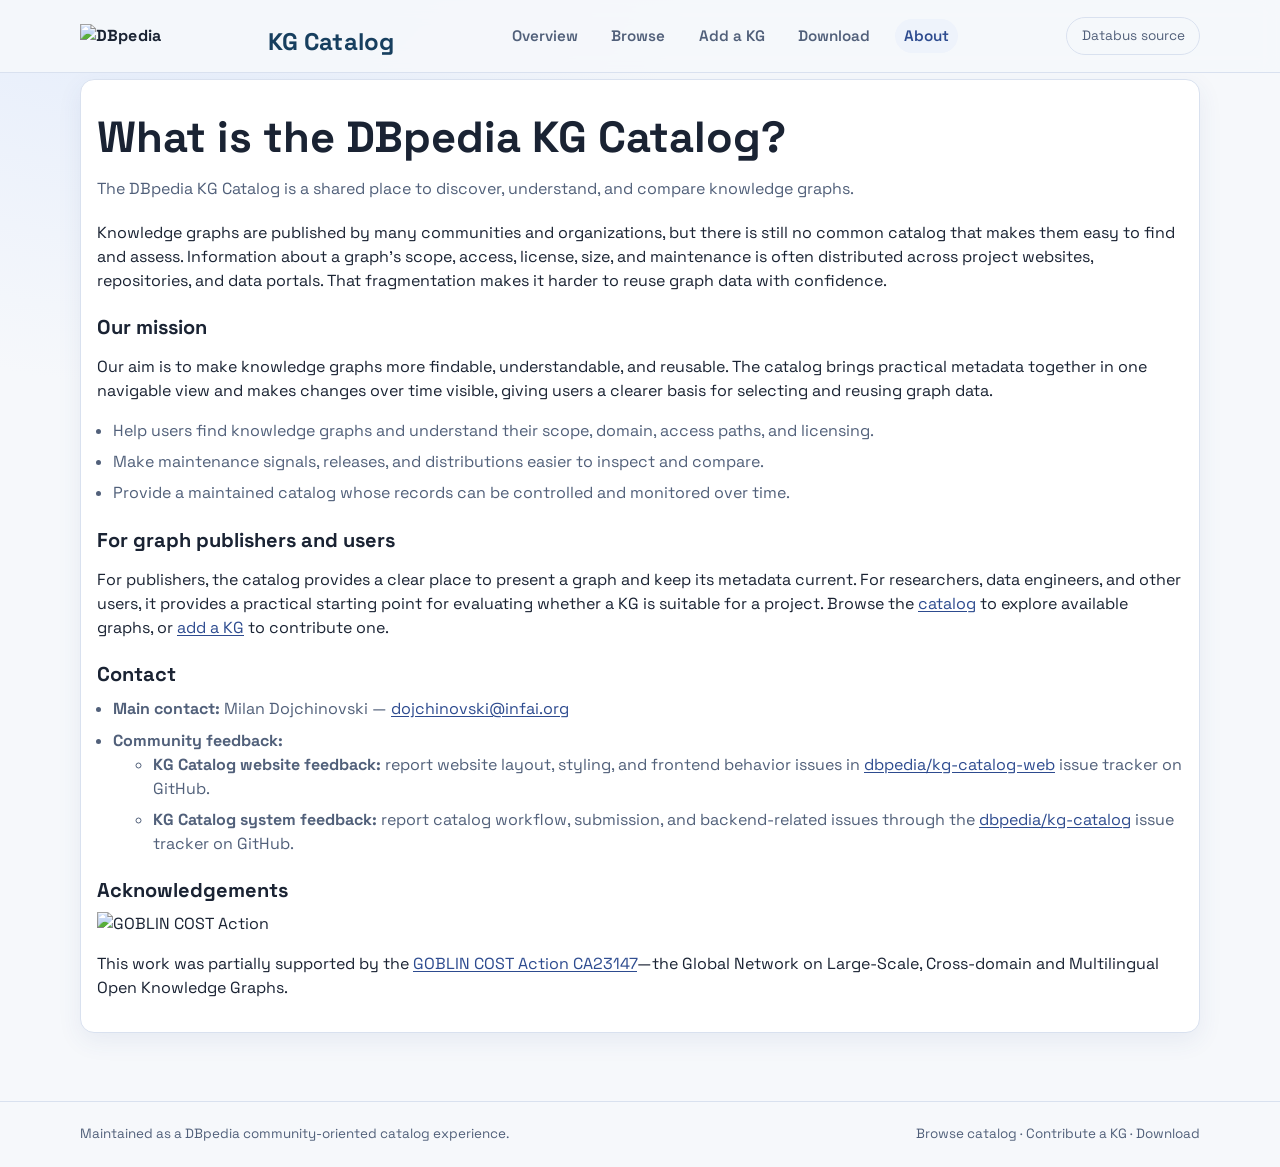
==== commit 93009ece: "Update main contact email in about.html" ====
--- a/about.html
+++ b/about.html
@@ -47,7 +47,7 @@
 
         <h2>Contact</h2>
         <ul class="steps">
-          <li><strong>Main contact:</strong> Milan Dojchinovski — <a href="mailto:dojcinovski.milan@gmail.com">dojcinovski.milan@gmail.com</a></li>
+          <li><strong>Main contact:</strong> Milan Dojchinovski — <a href="mailto:dojchinovski@infai.org">dojchinovski@infai.org</a></li>
           <li><strong>Community feedback:</strong>
             <ul>
               <li><strong>KG Catalog website feedback:</strong> report website layout, styling, and frontend behavior issues in <a href="https://github.com/dbpedia/kg-catalog-web" target="_blank" rel="noopener">dbpedia/kg-catalog-web</a> issue tracker on GitHub.</li>
--- a/assets/css/styles.css
+++ b/assets/css/styles.css
@@ -257,6 +257,7 @@
 
 #statGraphs,
 #statUpdated30,
+#statTopDomain,
 #statTotalSize {
   margin-top: 0.7rem;
 }
@@ -716,6 +717,123 @@
   padding: 1rem;
 }
 
+.dpid {
+  display: flex;
+  align-items: center;
+  gap: 0.3rem;
+  width: 100%;
+  max-width: 100%;
+  box-sizing: border-box;
+  margin: 0.15rem 0 0.65rem;
+  padding: 0.3rem 0.45rem;
+  border: 1px solid var(--line);
+  border-radius: 0.4rem;
+  background: #fafafa;
+  font-size: 0.84rem;
+}
+
+.dpid-label {
+  flex: 0 0 auto;
+  padding: 0.1rem 0.28rem;
+  border-radius: 0.22rem;
+  background: #ececec;
+  font-size: 0.68rem;
+  font-weight: 700;
+  letter-spacing: 0.02em;
+}
+
+.dpid-value {
+  flex: 1 1 auto;
+  min-width: 0;
+  overflow: hidden;
+  text-overflow: ellipsis;
+  white-space: nowrap;
+  color: var(--dbp-blue);
+  text-decoration: none;
+}
+
+.dpid-value:hover,
+.dpid-value:focus-visible {
+  color: var(--dbp-blue-2);
+}
+
+.dpid-actions {
+  display: inline-flex;
+  align-items: center;
+  gap: 0.05rem;
+  margin-left: 0.05rem;
+}
+
+.dpid-icon-btn,
+.dpid-icon-link {
+  display: inline-flex;
+  align-items: center;
+  justify-content: center;
+  width: 1.55rem;
+  height: 1.55rem;
+  padding: 0;
+  border: 0;
+  border-radius: 0.24rem;
+  background: transparent;
+  color: #666;
+  cursor: pointer;
+  flex: 0 0 auto;
+}
+
+.dpid-icon-btn:hover,
+.dpid-icon-btn:focus-visible,
+.dpid-icon-link:hover,
+.dpid-icon-link:focus-visible {
+  background: #eee;
+  color: #111;
+}
+
+.dpid svg {
+  width: 14px;
+  height: 14px;
+  fill: none;
+  stroke: currentColor;
+  stroke-width: 1.8;
+}
+
+.dpid-help-wrap {
+  position: relative;
+}
+
+.dpid-help-wrap summary {
+  list-style: none;
+}
+
+.dpid-help-wrap summary::-webkit-details-marker {
+  display: none;
+}
+
+.dpid-help {
+  position: absolute;
+  right: 0;
+  top: 2.15rem;
+  z-index: 10;
+  width: min(310px, calc(100vw - 3rem));
+  padding: 0.7rem 0.8rem;
+  border: 1px solid #ccc;
+  border-radius: 0.45rem;
+  background: #fff;
+  box-shadow: 0 5px 16px rgba(0, 0, 0, 0.12);
+  color: #333;
+  font-size: 0.85rem;
+}
+
+.detail .dpid-help a {
+  color: var(--dbp-blue);
+  text-decoration: underline;
+  text-underline-offset: 2px;
+}
+
+.dpid-copy-btn.copied {
+  color: #198754;
+  background: #eef8f1;
+}
+
 body[data-page="about"] .detail h2 {
   margin-top: 1.4rem;
   font-size: 1.25rem;
@@ -965,6 +1083,20 @@
     grid-template-columns: 1fr;
   }
 
+  .dpid {
+    display: flex;
+    flex-wrap: wrap;
+  }
+
+  .dpid-actions {
+    margin-left: 0;
+  }
+
+  .dpid-help {
+    right: auto;
+    left: 0;
+  }
+
   .submission-options {
     grid-template-columns: 1fr;
   }
